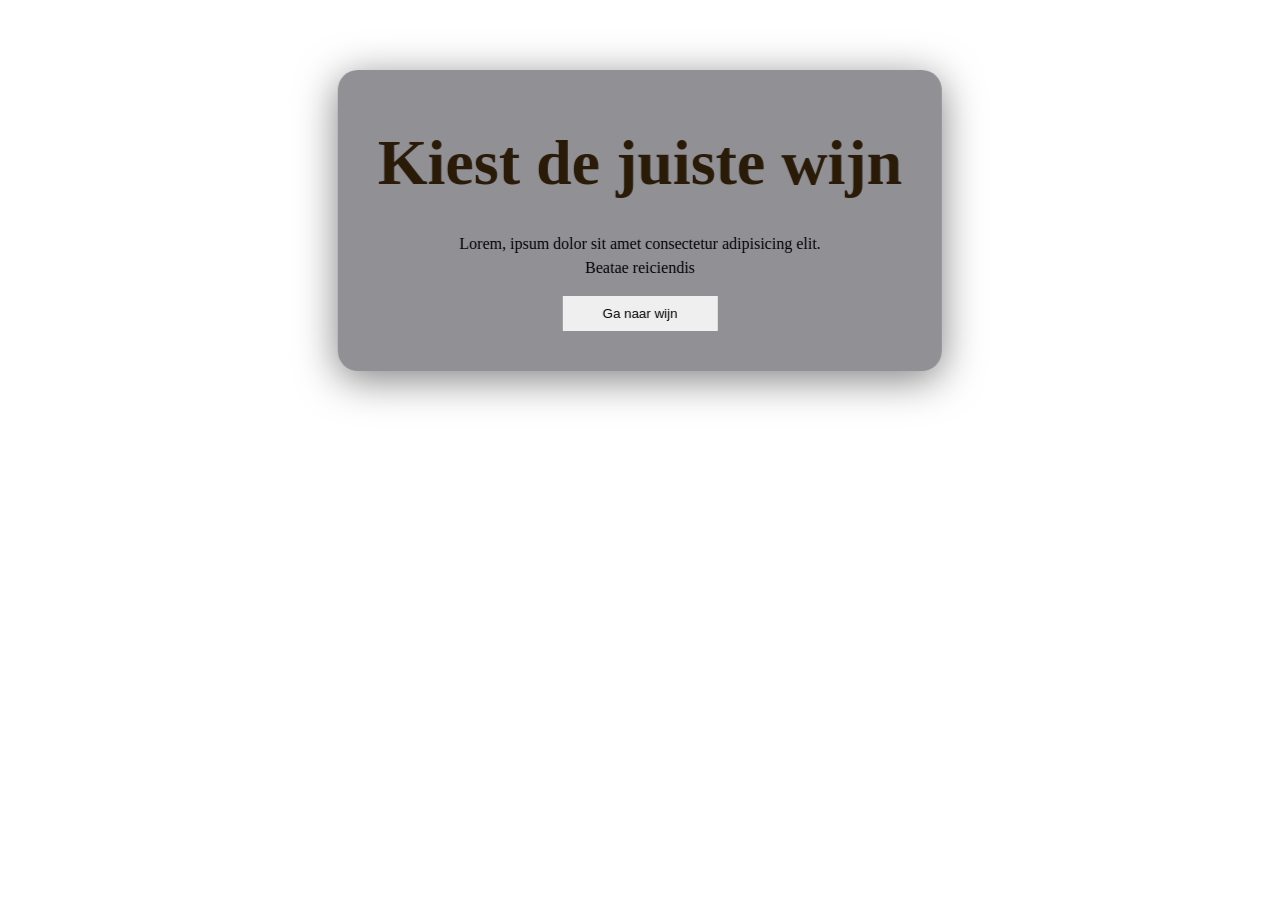
==== index.html @ ec900cba "meester proef eerste gedeelte" ====
<!doctype html>
<html lang="en">
  <head>
    <meta charset="UTF-8" />
    <meta name="viewport" content="width=device-width, initial-scale=1.0" />
    <title>Wine cellar</title>
    <link rel="stylesheet" href="styles/styles.css" />
    <link rel="stylesheet" href="styles/base.css" />
  </head>
  <body>
    <header>
      <section class="text-header">
        <h1>Kiest de juiste wijn</h1>
        <p>
          Lorem, ipsum dolor sit amet consectetur adipisicing elit. Beatae
          reiciendis
        </p>
        <a href="wineshelf.html"> <button>Ga naar wijn</button></a>
      </section>
    </header>
    <main></main>
  </body>
</html>
---- styles/styles.css ----
body {
  height: 100vh;
}

@media (max-width: 768px) {
  .body {
    background-image: url("/images/background-mobile.svg");
  }
}

h1 {
  color: var(--color-text-primary);
  font-size: var(--text-5xl);
  line-height: 0;
}

@media (max-width: 768px) {
  h1 {
    font-size: var(--text-xl);
  }
  .text-header {
    width: 60%;
  }
}

header {
  display: flex;
  justify-content: center;
  align-items: center;
  height: 100vh;
  gap: 20px;
}

header .text-header {
  display: flex;
  align-items: center;
  justify-content: center;
  flex-direction: column;
  position: absolute;
  top: 70px;
  left: 50%;
  transform: translateX(-50%);

  text-align: center;
  border-radius: 20px;
  padding: 40px 40px;
  background: rgba(10, 10, 20, 0.45);
  backdrop-filter: blur(14px) saturate(180%);
  -webkit-backdrop-filter: blur(14px) saturate(180%);
  box-shadow: 0 8px 40px 0 rgba(0, 0, 0, 0.5);
}

header .text-header p {
  width: 400px;
  align-items: center;
  text-align: center;
  font-size: var(--text-base);
  line-height: var(--leading-5);
}

header .text-header button {
  padding: 10px 40px;
  border: none;
}
---- styles/base.css ----
:root {
  /* backgrounds */
  --color-bg-primary: #0d0d0d;
  --color-bg-cellar: #1a1612;
  --color-bg-card: #f5f0e2;

  /* accent */
  --color-accent: #c46010;
  --color-accent-hover: #a34e0c;

  /* typography */
  --color-text-primary: #f0ead8;
  --color-text-muted: #a09080;

  /* fonts */
  --font-heading: "Inter", sans-serif;
  --font-mono: "IBM Plex Mono", monospace;

  /* layout */
  --border-radius-card: 8px;
  --border-radius-label: 4px;

  /* Font sizes */
  --text-5xl: 4rem;
  --text-4xl: 3.5rem;
  --text-3xl: 3rem;
  --text-2xl: 2rem;
  --text-xl: 1.5rem;
  --text-lg: 1.2rem;
  --text-sm: 0.9rem;
  --text-xs: 0.8rem;
  --text-base: 1rem;
  --text-body-sm: 0.9rem;

  /* Font weights */
  --weight-regular: 400;
  --weight-semibold: 600;
  --weight-bold: 700;

  /* Line heights */
  --leading-3: 1.3;
  --leading-4: 1.4;
  --leading-5: 1.5;
}

/* light mode */
@media (prefers-color-scheme: light) {
  :root {
    --color-bg-primary: #f5f0e2;
    --color-bg-cellar: #e8e0d0;
    --color-bg-stone: #d8d0c0;
    --color-text-primary: #2a1a08;
    --color-text-muted: #6a5a48;
    --color-wood-dark: #5a3f28;
    --color-wood-light: #7a5a38;
  }
}
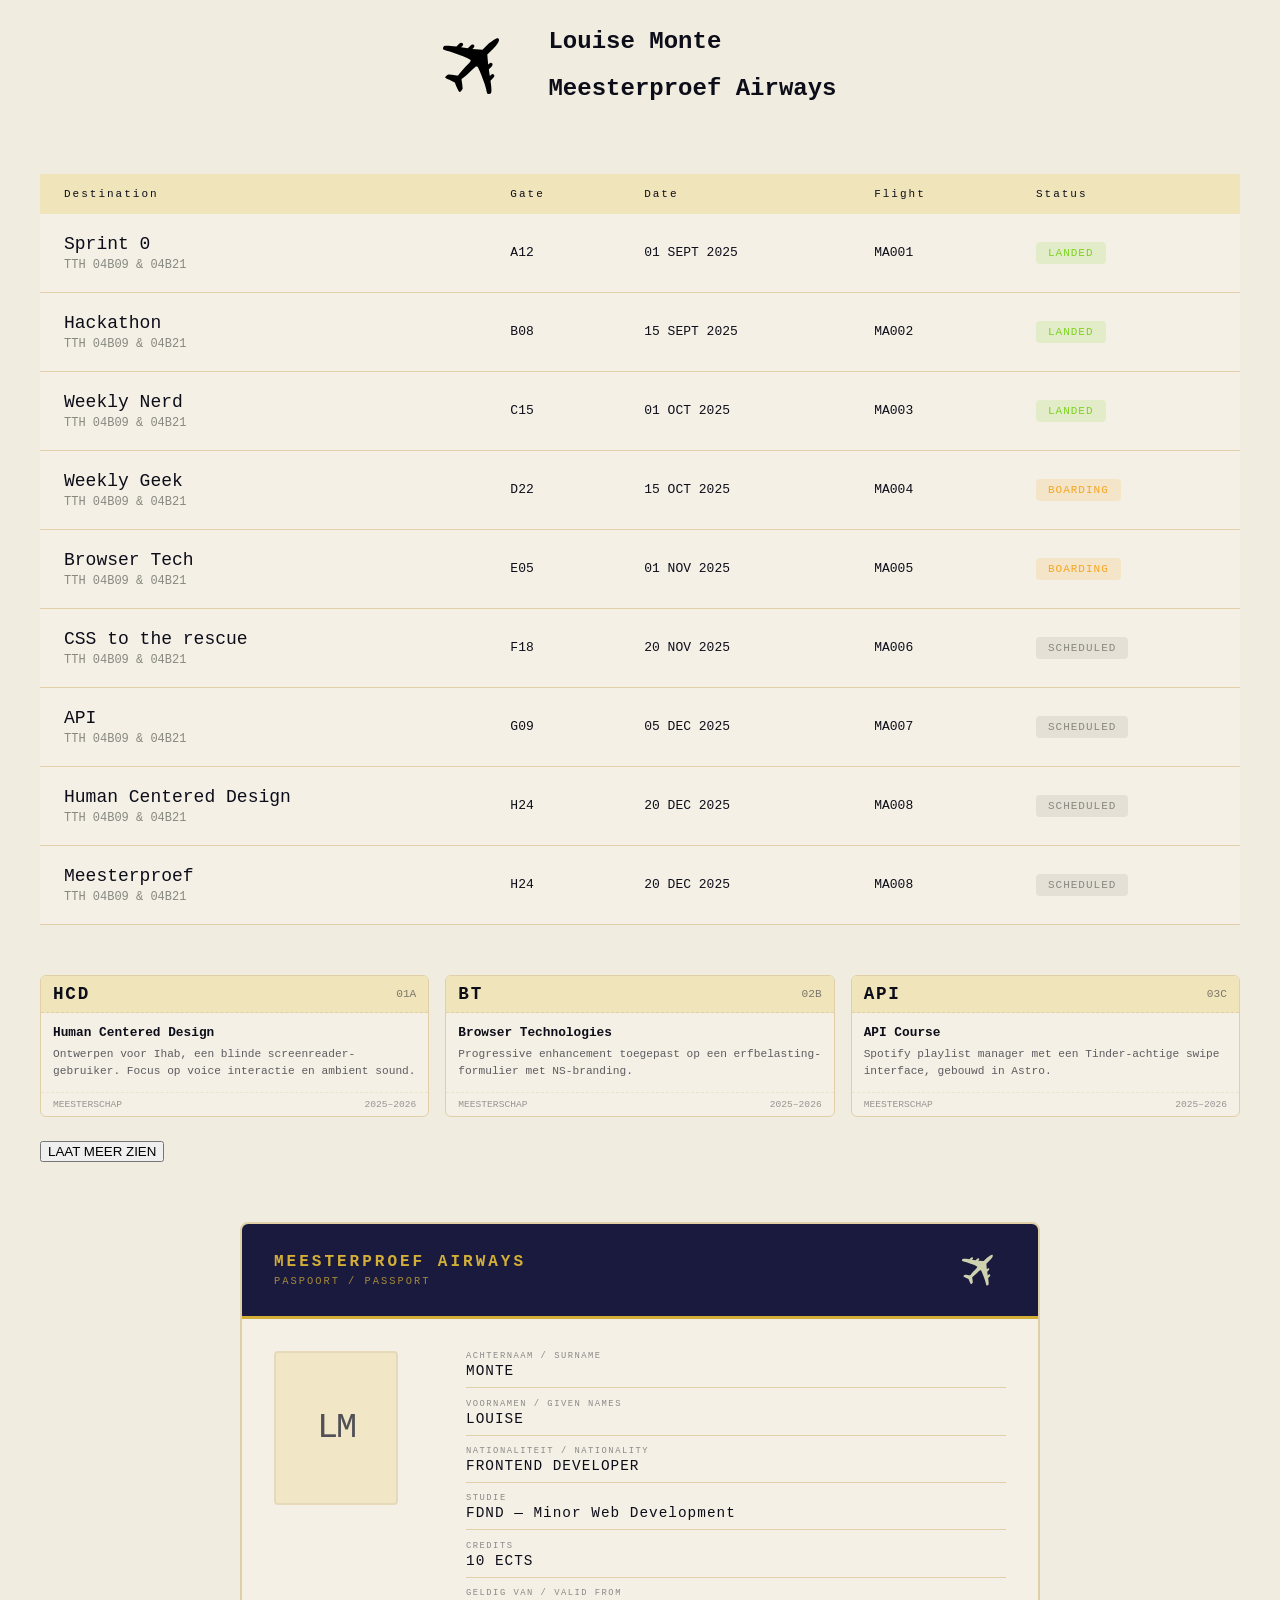
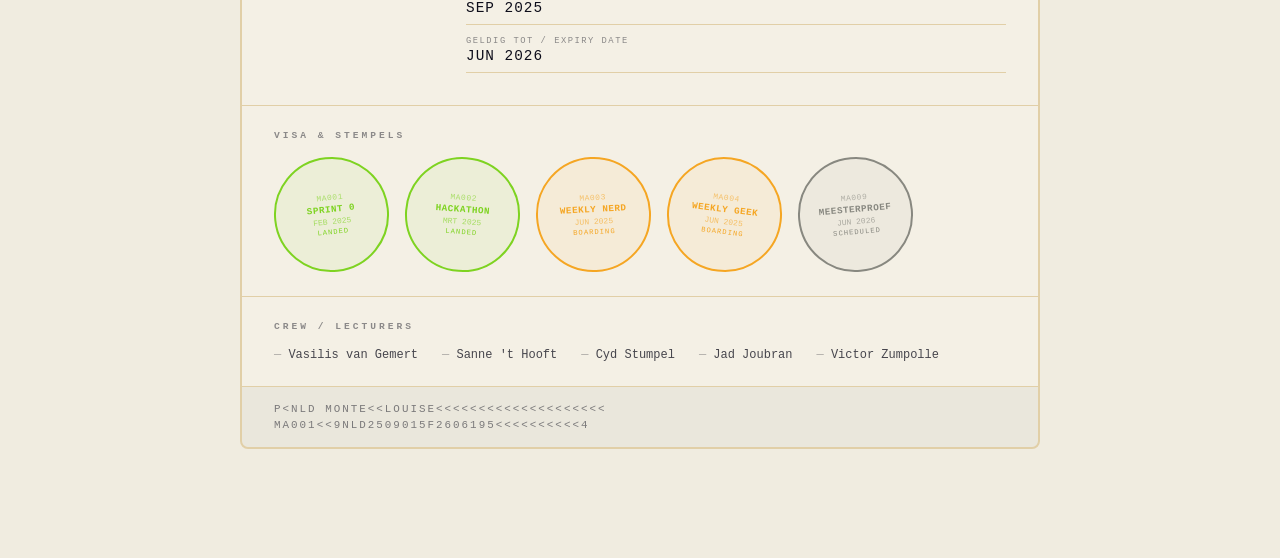
==== commit 37d015e0: "Voeg aviation-thema toe: vliegtuig-animatie, vertrekbord, boarding passes en paspoort - Vervang wijn" ====
--- a/index.html
+++ b/index.html
@@ -3,21 +3,399 @@
   <head>
     <meta charset="UTF-8" />
     <meta name="viewport" content="width=device-width, initial-scale=1.0" />
-    <title>Wine cellar</title>
-    <link rel="stylesheet" href="styles/styles.css" />
+    <title>Boarding</title>
     <link rel="stylesheet" href="styles/base.css" />
+    <link rel="stylesheet" href="styles/vertrekbord.css" />
+    <link rel="stylesheet" href="styles/boardingspas.css" />
+    <link rel="stylesheet" href="styles/passport.css" />
   </head>
   <body>
     <header>
-      <section class="text-header">
-        <h1>Kiest de juiste wijn</h1>
-        <p>
-          Lorem, ipsum dolor sit amet consectetur adipisicing elit. Beatae
-          reiciendis
-        </p>
-        <a href="wineshelf.html"> <button>Ga naar wijn</button></a>
+      <section class="intro-text">
+        <img src="images/plane.svg" height="80" width="80" alt="" class="plane-animated" />
+        <div>
+          <h1>Louise Monte</h1>
+          <h2>Meesterproef Airways</h2>
+        </div>
       </section>
     </header>
-    <main></main>
+    <main>
+      <section class="vertrekbord">
+        <table>
+          <thead>
+            <tr>
+              <th>Destination</th>
+              <th>Gate</th>
+              <th>Date</th>
+              <th>Flight</th>
+              <th>Status</th>
+            </tr>
+          </thead>
+          <tbody>
+            <tr>
+              <td>
+                <span class="city">Sprint 0</span>
+                <span class="subtitle">TTH 04B09 & 04B21</span>
+              </td>
+              <td>A12</td>
+              <td>01 SEPT 2025</td>
+              <td>MA001</td>
+              <td><span class="status landed">LANDED</span></td>
+            </tr>
+            <tr>
+              <td>
+                <span class="city">Hackathon</span>
+                <span class="subtitle">TTH 04B09 & 04B21</span>
+              </td>
+              <td>B08</td>
+              <td>15 SEPT 2025</td>
+              <td>MA002</td>
+              <td><span class="status landed">LANDED</span></td>
+            </tr>
+            <tr>
+              <td>
+                <span class="city">Weekly Nerd</span>
+                <span class="subtitle">TTH 04B09 & 04B21</span>
+              </td>
+              <td>C15</td>
+              <td>01 OCT 2025</td>
+              <td>MA003</td>
+              <td><span class="status landed">LANDED</span></td>
+            </tr>
+            <tr>
+              <td>
+                <span class="city">Weekly Geek</span>
+                <span class="subtitle">TTH 04B09 & 04B21</span>
+              </td>
+              <td>D22</td>
+              <td>15 OCT 2025</td>
+              <td>MA004</td>
+              <td><span class="status boarding">BOARDING</span></td>
+            </tr>
+            <tr>
+              <td>
+                <span class="city">Browser Tech</span>
+                <span class="subtitle">TTH 04B09 & 04B21</span>
+              </td>
+              <td>E05</td>
+              <td>01 NOV 2025</td>
+              <td>MA005</td>
+              <td><span class="status boarding">BOARDING</span></td>
+            </tr>
+            <tr>
+              <td>
+                <span class="city">CSS to the rescue</span>
+                <span class="subtitle">TTH 04B09 & 04B21</span>
+              </td>
+              <td>F18</td>
+              <td>20 NOV 2025</td>
+              <td>MA006</td>
+              <td><span class="status scheduled">SCHEDULED</span></td>
+            </tr>
+            <tr>
+              <td>
+                <span class="city">API</span>
+                <span class="subtitle">TTH 04B09 & 04B21</span>
+              </td>
+              <td>G09</td>
+              <td>05 DEC 2025</td>
+              <td>MA007</td>
+              <td><span class="status scheduled">SCHEDULED</span></td>
+            </tr>
+            <tr>
+              <td>
+                <span class="city">Human Centered Design</span>
+                <span class="subtitle">TTH 04B09 & 04B21</span>
+              </td>
+              <td>H24</td>
+              <td>20 DEC 2025</td>
+              <td>MA008</td>
+              <td><span class="status scheduled">SCHEDULED</span></td>
+            </tr>
+            <tr>
+              <td>
+                <span class="city">Meesterproef</span>
+                <span class="subtitle">TTH 04B09 & 04B21</span>
+              </td>
+              <td>H24</td>
+              <td>20 DEC 2025</td>
+              <td>MA008</td>
+              <td><span class="status scheduled">SCHEDULED</span></td>
+            </tr>
+          </tbody>
+        </table>
+      </section>
+      <section class="boarding">
+        <div class="boarding-grid">
+          <article class="pass">
+            <div class="pass-top">
+              <span class="pass-code">HCD</span>
+              <span class="pass-seat">01A</span>
+            </div>
+            <div class="pass-body">
+              <h3>Human Centered Design</h3>
+              <p>
+                Ontwerpen voor Ihab, een blinde screenreader-gebruiker. Focus op
+                voice interactie en ambient sound.
+              </p>
+            </div>
+            <div class="pass-footer">
+              <span>MEESTERSCHAP</span>
+              <span>2025–2026</span>
+            </div>
+          </article>
+
+          <article class="pass">
+            <div class="pass-top">
+              <span class="pass-code">BT</span>
+              <span class="pass-seat">02B</span>
+            </div>
+            <div class="pass-body">
+              <h3>Browser Technologies</h3>
+              <p>
+                Progressive enhancement toegepast op een erfbelasting-formulier
+                met NS-branding.
+              </p>
+            </div>
+            <div class="pass-footer">
+              <span>MEESTERSCHAP</span>
+              <span>2025–2026</span>
+            </div>
+          </article>
+
+          <article class="pass">
+            <div class="pass-top">
+              <span class="pass-code">API</span>
+              <span class="pass-seat">03C</span>
+            </div>
+            <div class="pass-body">
+              <h3>API Course</h3>
+              <p>
+                Spotify playlist manager met een Tinder-achtige swipe interface,
+                gebouwd in Astro.
+              </p>
+            </div>
+            <div class="pass-footer">
+              <span>MEESTERSCHAP</span>
+              <span>2025–2026</span>
+            </div>
+          </article>
+
+          <!-- Verborgen passes -->
+          <article class="pass hidden">
+            <div class="pass-top">
+              <span class="pass-code">CSS</span>
+              <span class="pass-seat">04D</span>
+            </div>
+            <div class="pass-body">
+              <h3>CSS to the Rescue</h3>
+              <p>
+                Portfolio website met wijnkelder-thema, SVG-illustraties en pure
+                CSS technieken.
+              </p>
+            </div>
+            <div class="pass-footer">
+              <span>MEESTERSCHAP</span>
+              <span>2025–2026</span>
+            </div>
+          </article>
+
+          <article class="pass hidden">
+            <div class="pass-top">
+              <span class="pass-code">WG</span>
+              <span class="pass-seat">05E</span>
+            </div>
+            <div class="pass-body">
+              <h3>Weekly Geeks</h3>
+              <p>
+                Reflectie blog over gastspreker-sessies en leerervaringen binnen
+                de minor.
+              </p>
+            </div>
+            <div class="pass-footer">
+              <span>MEESTERSCHAP</span>
+              <span>2025–2026</span>
+            </div>
+          </article>
+
+          <article class="pass hidden">
+            <div class="pass-top">
+              <span class="pass-code">PT</span>
+              <span class="pass-seat">06F</span>
+            </div>
+            <div class="pass-body">
+              <h3>Project Tech</h3>
+              <p>
+                Technische verdieping in front-end tooling, performance en
+                toegankelijkheid.
+              </p>
+            </div>
+            <div class="pass-footer">
+              <span>MEESTERSCHAP</span>
+              <span>2025–2026</span>
+            </div>
+          </article>
+
+          <article class="pass hidden">
+            <div class="pass-top">
+              <span class="pass-code">PT</span>
+              <span class="pass-seat">06F</span>
+            </div>
+            <div class="pass-body">
+              <h3>Project Tech</h3>
+              <p>
+                Technische verdieping in front-end tooling, performance en
+                toegankelijkheid.
+              </p>
+            </div>
+            <div class="pass-footer">
+              <span>MEESTERSCHAP</span>
+              <span>2025–2026</span>
+            </div>
+          </article>
+
+          <article class="pass hidden">
+            <div class="pass-top">
+              <span class="pass-code">PT</span>
+              <span class="pass-seat">06F</span>
+            </div>
+            <div class="pass-body">
+              <h3>Project Tech</h3>
+              <p>
+                Technische verdieping in front-end tooling, performance en
+                toegankelijkheid.
+              </p>
+            </div>
+            <div class="pass-footer">
+              <span>MEESTERSCHAP</span>
+              <span>2025–2026</span>
+            </div>
+          </article>
+
+          <article class="pass hidden">
+            <div class="pass-top">
+              <span class="pass-code">PT</span>
+              <span class="pass-seat">06F</span>
+            </div>
+            <div class="pass-body">
+              <h3>Project Tech</h3>
+              <p>
+                Technische verdieping in front-end tooling, performance en
+                toegankelijkheid.
+              </p>
+            </div>
+            <div class="pass-footer">
+              <span>MEESTERSCHAP</span>
+              <span>2025–2026</span>
+            </div>
+          </article>
+        </div>
+
+        <button id="toggle-btn">LAAT MEER ZIEN</button>
+      </section>
+
+      <section class="passport" aria-label="Paspoort">
+        <div class="passport-book">
+
+          <div class="passport-header">
+            <div>
+              <span class="passport-country">MEESTERPROEF AIRWAYS</span>
+              <span class="passport-type">PASPOORT / PASSPORT</span>
+            </div>
+            <img src="images/plane.svg" class="passport-emblem" alt="" aria-hidden="true" />
+          </div>
+
+          <div class="passport-body">
+            <div class="passport-photo-section">
+              <div class="passport-photo" aria-hidden="true">LM</div>
+            </div>
+            <div class="passport-details">
+              <div class="detail-field">
+                <span class="field-label">Achternaam / Surname</span>
+                <span class="field-value">MONTE</span>
+              </div>
+              <div class="detail-field">
+                <span class="field-label">Voornamen / Given names</span>
+                <span class="field-value">LOUISE</span>
+              </div>
+              <div class="detail-field">
+                <span class="field-label">Nationaliteit / Nationality</span>
+                <span class="field-value">FRONTEND DEVELOPER</span>
+              </div>
+              <div class="detail-field">
+                <span class="field-label">Studie</span>
+                <span class="field-value">FDND — Minor Web Development</span>
+              </div>
+              <div class="detail-field">
+                <span class="field-label">Credits</span>
+                <span class="field-value">10 ECTS</span>
+              </div>
+              <div class="detail-field">
+                <span class="field-label">Geldig van / Valid from</span>
+                <span class="field-value">SEP 2025</span>
+              </div>
+              <div class="detail-field">
+                <span class="field-label">Geldig tot / Expiry date</span>
+                <span class="field-value">JUN 2026</span>
+              </div>
+            </div>
+          </div>
+
+          <div class="passport-stamps">
+            <h3 class="stamps-title">VISA &amp; STEMPELS</h3>
+            <div class="stamps-grid">
+              <div class="stamp stamp-landed">
+                <span class="stamp-flight">MA001</span>
+                <span class="stamp-dest">SPRINT 0</span>
+                <span class="stamp-date">FEB 2025</span>
+                <span class="stamp-status">LANDED</span>
+              </div>
+              <div class="stamp stamp-landed">
+                <span class="stamp-flight">MA002</span>
+                <span class="stamp-dest">HACKATHON</span>
+                <span class="stamp-date">MRT 2025</span>
+                <span class="stamp-status">LANDED</span>
+              </div>
+              <div class="stamp stamp-boarding">
+                <span class="stamp-flight">MA003</span>
+                <span class="stamp-dest">WEEKLY NERD</span>
+                <span class="stamp-date">JUN 2025</span>
+                <span class="stamp-status">BOARDING</span>
+              </div>
+              <div class="stamp stamp-boarding">
+                <span class="stamp-flight">MA004</span>
+                <span class="stamp-dest">WEEKLY GEEK</span>
+                <span class="stamp-date">JUN 2025</span>
+                <span class="stamp-status">BOARDING</span>
+              </div>
+              <div class="stamp stamp-scheduled">
+                <span class="stamp-flight">MA009</span>
+                <span class="stamp-dest">MEESTER&shy;PROEF</span>
+                <span class="stamp-date">JUN 2026</span>
+                <span class="stamp-status">SCHEDULED</span>
+              </div>
+            </div>
+          </div>
+
+          <div class="passport-crew">
+            <h3 class="crew-title">CREW / LECTURERS</h3>
+            <ul class="crew-list">
+              <li>Vasilis van Gemert</li>
+              <li>Sanne 't Hooft</li>
+              <li>Cyd Stumpel</li>
+              <li>Jad Joubran</li>
+              <li>Victor Zumpolle</li>
+            </ul>
+          </div>
+
+          <div class="passport-mrz" aria-hidden="true">
+            <span>P&lt;NLD MONTE&lt;&lt;LOUISE&lt;&lt;&lt;&lt;&lt;&lt;&lt;&lt;&lt;&lt;&lt;&lt;&lt;&lt;&lt;&lt;&lt;&lt;&lt;&lt;</span>
+            <span>MA001&lt;&lt;9NLD2509015F2606195&lt;&lt;&lt;&lt;&lt;&lt;&lt;&lt;&lt;&lt;4</span>
+          </div>
+
+        </div>
+      </section>
+    </main>
   </body>
+  <script src="scripts/script.js"></script>
 </html>
--- a/styles/base.css
+++ b/styles/base.css
@@ -1,59 +1,77 @@
 :root {
-  /* backgrounds */
-  --color-bg-primary: #0d0d0d;
-  --color-bg-cellar: #1a1612;
-  --color-bg-card: #f5f0e2;
-
-  /* accent */
-  --color-accent: #c46010;
-  --color-accent-hover: #a34e0c;
-
-  /* typography */
-  --color-text-primary: #f0ead8;
-  --color-text-muted: #a09080;
-
-  /* fonts */
-  --font-heading: "Inter", sans-serif;
-  --font-mono: "IBM Plex Mono", monospace;
-
-  /* layout */
-  --border-radius-card: 8px;
-  --border-radius-label: 4px;
-
-  /* Font sizes */
-  --text-5xl: 4rem;
-  --text-4xl: 3.5rem;
-  --text-3xl: 3rem;
-  --text-2xl: 2rem;
-  --text-xl: 1.5rem;
-  --text-lg: 1.2rem;
-  --text-sm: 0.9rem;
-  --text-xs: 0.8rem;
-  --text-base: 1rem;
-  --text-body-sm: 0.9rem;
-
-  /* Font weights */
-  --weight-regular: 400;
-  --weight-semibold: 600;
-  --weight-bold: 700;
-
-  /* Line heights */
-  --leading-3: 1.3;
-  --leading-4: 1.4;
-  --leading-5: 1.5;
+  --bg: #f0ece0;
+  --bg-tile: #f4f0e5;
+  --bg-tile-top: #f0e4bb;
+  --bg-tile-hover: rgba(0, 0, 0, 0.05);
+  --text: #0d0d1a;
+  --font-mono: "Share Tech Mono", monospace;
+  --border: #e1cfa7;
 }
 
-/* light mode */
-@media (prefers-color-scheme: light) {
+@media (prefers-color-scheme: dark) {
   :root {
-    --color-bg-primary: #f5f0e2;
-    --color-bg-cellar: #e8e0d0;
-    --color-bg-stone: #d8d0c0;
-    --color-text-primary: #2a1a08;
-    --color-text-muted: #6a5a48;
-    --color-wood-dark: #5a3f28;
-    --color-wood-light: #7a5a38;
+    --bg: #0d0d1a;
+    --bg-tile: #0f0f1e;
+    --bg-tile-hover: #f0e4bb12;
+    --bg-tile-top: #aeaec83d;
+    --border: #2a2a3e;
+    --text: #f0ece0;
   }
 }
 
+body {
+  background-color: var(--bg);
+  color: var(--text);
+  font-family: var(--font-mono);
+}
 
+header {
+  display: flex;
+  justify-content: center;
+  align-items: center;
+  flex-direction: column;
+}
+
+.intro-text {
+  display: flex;
+  justify-content: center;
+  align-items: center;
+  gap: 25px;
+  margin: 0;
+}
+
+.intro-text h2 {
+  line-height: 1.2;
+}
+
+/* Vliegtuig animatie: vliegt van boven naar beneden, dan omhoog */
+@keyframes planeEntry {
+  0% {
+    transform: translateY(-300px) scale(0.8);
+    opacity: 0;
+  }
+  45% {
+    transform: translateY(220px) scale(1.1);
+    opacity: 1;
+  }
+  100% {
+    transform: translateY(0) scale(1);
+    opacity: 1;
+  }
+}
+
+.plane-animated {
+  animation: planeEntry 2s cubic-bezier(0.25, 0.46, 0.45, 0.94) both;
+}
+
+@media (prefers-color-scheme: dark) {
+  .intro-text img {
+    filter: invert(1);
+  }
+}
+
+@media (prefers-reduced-motion: reduce) {
+  .plane-animated {
+    animation: none;
+  }
+}
--- a/styles/vertrekbord.css
+++ b/styles/vertrekbord.css
@@ -0,0 +1,113 @@
+:root {
+  --bg: #f0ece0;
+  --bg-tile: #f4f0e5;
+  --bg-tile-top: #f0e4bb;
+  --bg-tile-hover: rgba(0, 0, 0, 0.05);
+  --text: #0d0d1a;
+  --font-mono: "Share Tech Mono", monospace;
+  --border: #e1cfa7;
+}
+
+@media (prefers-color-scheme: dark) {
+  :root {
+    --bg: #0d0d1a;
+    --bg-tile: #0f0f1e;
+    --bg-tile-hover: #f0e4bb12;
+    --bg-tile-top: #aeaec83d;
+    --border: #2a2a3e;
+    --text: #f0ece0;
+  }
+}
+
+/* Vertrekbord stijgt op terwijl het vliegtuig omhoog gaat */
+@keyframes tableRise {
+  from {
+    transform: translateY(80px);
+    opacity: 0;
+  }
+  to {
+    transform: translateY(0);
+    opacity: 1;
+  }
+}
+
+.vertrekbord {
+  max-width: 1200px;
+  margin: 0 auto;
+  margin-top: 50px;
+  animation: tableRise 0.9s ease-out 0.85s both;
+}
+
+@media (prefers-reduced-motion: reduce) {
+  .vertrekbord {
+    animation: none;
+  }
+}
+
+table {
+  width: 100%;
+  border-collapse: collapse;
+  font-family: var(--font-mono);
+}
+
+thead {
+  background-color: var(--bg-tile-top);
+  cursor: pointer;
+}
+
+th {
+  padding: 14px 24px;
+  text-align: left;
+  font-size: 11px;
+  letter-spacing: 2px;
+  font-weight: 400;
+  cursor: pointer;
+}
+
+tbody tr:hover td {
+  background-color: var(--bg-tile-hover);
+  cursor: pointer;
+}
+
+td {
+  padding: 20px 24px;
+  font-size: 13px;
+  color: var(--text);
+  border-bottom: var(--border) solid 1px;
+  background-color: var(--bg-tile);
+}
+
+.city {
+  display: block;
+  font-size: 18px;
+  color: var(--text);
+  margin-bottom: 4px;
+}
+
+.subtitle {
+  display: block;
+  font-size: 12px;
+  color: #888880;
+}
+
+.status {
+  padding: 5px 12px;
+  border-radius: 4px;
+  font-size: 11px;
+  letter-spacing: 1px;
+}
+
+.status.landed {
+  background: rgba(126, 211, 33, 0.15);
+  color: #7ed321;
+}
+
+.status.boarding {
+  background: rgba(245, 166, 35, 0.15);
+  color: #f5a623;
+}
+
+.status.scheduled {
+  background: rgba(136, 136, 128, 0.15);
+  color: #888880;
+}
--- a/styles/boardingspas.css
+++ b/styles/boardingspas.css
@@ -0,0 +1,92 @@
+:root {
+  --bg: #f0ece0;
+  --bg-tile: #f4f0e5;
+  --bg-tile-top: #f0e4bb;
+  --bg-tile-hover: rgba(0, 0, 0, 0.05);
+  --text: #0d0d1a;
+  --font-mono: "Share Tech Mono", monospace;
+  --border: #e1cfa7;
+}
+
+@media (prefers-color-scheme: dark) {
+  :root {
+    --bg: #0d0d1a;
+    --bg-tile: #0f0f1e;
+    --bg-tile-hover: #f0e4bb12;
+    --bg-tile-top: #aeaec83d;
+    --border: #2a2a3e;
+    --text: #f0ece0;
+  }
+}
+
+.boarding {
+  max-width: 1200px;
+  margin: 0 auto;
+  margin-top: 50px;
+}
+
+.boarding-grid {
+  display: grid;
+  grid-template-columns: repeat(3, 1fr);
+  gap: 1rem;
+  margin-bottom: 1.5rem;
+}
+
+.pass {
+  background: var(--bg-tile);
+  border: 1px solid var(--border);
+  border-radius: 6px;
+  overflow: hidden;
+  font-family: var(--font-mono);
+}
+
+.pass.hidden {
+  display: none;
+}
+
+.pass-top {
+  background: var(--bg-tile-top);
+  display: flex;
+  justify-content: space-between;
+  align-items: center;
+  padding: 0.5rem 0.75rem;
+  border-bottom: 1px dashed var(--border);
+}
+
+.pass-code {
+  font-size: 1.1rem;
+  font-weight: bold;
+  letter-spacing: 0.1em;
+  color: var(--text);
+}
+
+.pass-seat {
+  font-size: 0.7rem;
+  opacity: 0.5;
+}
+
+.pass-body {
+  padding: 0.75rem;
+}
+
+.pass-body h3 {
+  font-size: 0.8rem;
+  margin: 0 0 0.4rem;
+  color: var(--text);
+}
+
+.pass-body p {
+  font-size: 0.7rem;
+  opacity: 0.65;
+  margin: 0;
+  line-height: 1.5;
+}
+
+.pass-footer {
+  display: flex;
+  justify-content: space-between;
+  padding: 0.4rem 0.75rem;
+  border-top: 1px dashed var(--border);
+  font-size: 0.6rem;
+  opacity: 0.4;
+}
--- a/styles/passport.css
+++ b/styles/passport.css
@@ -0,0 +1,255 @@
+.passport {
+  max-width: 800px;
+  margin: 60px auto 80px;
+  padding: 0 1rem;
+}
+
+.passport-book {
+  background: var(--bg-tile);
+  border: 2px solid var(--border);
+  border-radius: 8px;
+  overflow: hidden;
+  font-family: var(--font-mono);
+}
+
+/* Header: donkere balk met gouden tekst */
+.passport-header {
+  background: #1a1a3e;
+  color: #d4af37;
+  display: flex;
+  justify-content: space-between;
+  align-items: center;
+  padding: 1.5rem 2rem;
+  border-bottom: 3px solid #d4af37;
+}
+
+.passport-header > div {
+  display: flex;
+  flex-direction: column;
+  gap: 4px;
+}
+
+.passport-country {
+  font-size: 1rem;
+  letter-spacing: 3px;
+  font-weight: bold;
+}
+
+.passport-type {
+  font-size: 0.65rem;
+  letter-spacing: 2px;
+  opacity: 0.75;
+}
+
+.passport-emblem {
+  height: 44px;
+  width: 44px;
+  filter: invert(1) sepia(1) saturate(3) hue-rotate(5deg) brightness(0.9);
+  opacity: 0.9;
+}
+
+/* Bio pagina */
+.passport-body {
+  display: grid;
+  grid-template-columns: 160px 1fr;
+  gap: 2rem;
+  padding: 2rem;
+  border-bottom: 1px solid var(--border);
+}
+
+.passport-photo {
+  width: 120px;
+  height: 150px;
+  background: var(--bg-tile-top);
+  border: 2px solid var(--border);
+  display: flex;
+  align-items: center;
+  justify-content: center;
+  font-size: 2.2rem;
+  letter-spacing: -2px;
+  color: var(--text);
+  border-radius: 4px;
+  opacity: 0.7;
+}
+
+.passport-details {
+  display: flex;
+  flex-direction: column;
+  gap: 0.65rem;
+}
+
+.detail-field {
+  display: flex;
+  flex-direction: column;
+  gap: 2px;
+  border-bottom: 1px solid var(--border);
+  padding-bottom: 0.5rem;
+}
+
+.field-label {
+  font-size: 0.55rem;
+  letter-spacing: 1.5px;
+  opacity: 0.45;
+  text-transform: uppercase;
+}
+
+.field-value {
+  font-size: 0.9rem;
+  letter-spacing: 1px;
+}
+
+/* Stempels */
+.passport-stamps {
+  padding: 1.5rem 2rem;
+  border-bottom: 1px solid var(--border);
+}
+
+.stamps-title,
+.crew-title {
+  font-size: 0.6rem;
+  letter-spacing: 3px;
+  opacity: 0.45;
+  margin: 0 0 1rem;
+  text-transform: uppercase;
+}
+
+.stamps-grid {
+  display: flex;
+  flex-wrap: wrap;
+  gap: 1rem;
+}
+
+.stamp {
+  border: 2px solid;
+  border-radius: 50%;
+  width: 95px;
+  height: 95px;
+  display: flex;
+  flex-direction: column;
+  align-items: center;
+  justify-content: center;
+  text-align: center;
+  padding: 0.5rem;
+  gap: 2px;
+}
+
+.stamp:nth-child(1) { transform: rotate(-6deg); }
+.stamp:nth-child(2) { transform: rotate(4deg); }
+.stamp:nth-child(3) { transform: rotate(-3deg); }
+.stamp:nth-child(4) { transform: rotate(7deg); }
+.stamp:nth-child(5) { transform: rotate(-5deg); }
+
+.stamp-flight {
+  font-size: 0.5rem;
+  opacity: 0.6;
+  letter-spacing: 0.5px;
+}
+
+.stamp-dest {
+  font-size: 0.58rem;
+  font-weight: bold;
+  letter-spacing: 0.5px;
+  line-height: 1.2;
+}
+
+.stamp-date {
+  font-size: 0.5rem;
+  opacity: 0.65;
+}
+
+.stamp-status {
+  font-size: 0.45rem;
+  letter-spacing: 1px;
+}
+
+.stamp-landed {
+  border-color: #7ed321;
+  color: #7ed321;
+  background: rgba(126, 211, 33, 0.07);
+}
+
+.stamp-boarding {
+  border-color: #f5a623;
+  color: #f5a623;
+  background: rgba(245, 166, 35, 0.07);
+}
+
+.stamp-scheduled {
+  border-color: #888880;
+  color: #888880;
+  background: rgba(136, 136, 128, 0.07);
+}
+
+/* Crew */
+.passport-crew {
+  padding: 1.5rem 2rem;
+  border-bottom: 1px solid var(--border);
+}
+
+.crew-list {
+  list-style: none;
+  padding: 0;
+  margin: 0;
+  display: flex;
+  flex-wrap: wrap;
+  gap: 0.4rem 1.5rem;
+}
+
+.crew-list li {
+  font-size: 0.75rem;
+  opacity: 0.75;
+}
+
+.crew-list li::before {
+  content: '— ';
+  opacity: 0.4;
+}
+
+/* MRZ zone onderaan */
+.passport-mrz {
+  background: rgba(0, 0, 0, 0.04);
+  padding: 1rem 2rem;
+  display: flex;
+  flex-direction: column;
+  gap: 4px;
+}
+
+@media (prefers-color-scheme: dark) {
+  .passport-mrz {
+    background: rgba(255, 255, 255, 0.03);
+  }
+}
+
+.passport-mrz span {
+  font-size: 0.68rem;
+  letter-spacing: 2px;
+  opacity: 0.5;
+  font-family: var(--font-mono);
+  word-break: break-all;
+}
+
+/* Responsive */
+@media (max-width: 600px) {
+  .passport-body {
+    grid-template-columns: 1fr;
+  }
+
+  .passport-photo-section {
+    display: flex;
+    justify-content: center;
+  }
+
+  .passport-header {
+    padding: 1rem 1.25rem;
+  }
+
+  .passport-stamps,
+  .passport-crew,
+  .passport-body {
+    padding: 1.25rem;
+  }
+
+  .stamps-grid {
+    justify-content: center;
+  }
+}
